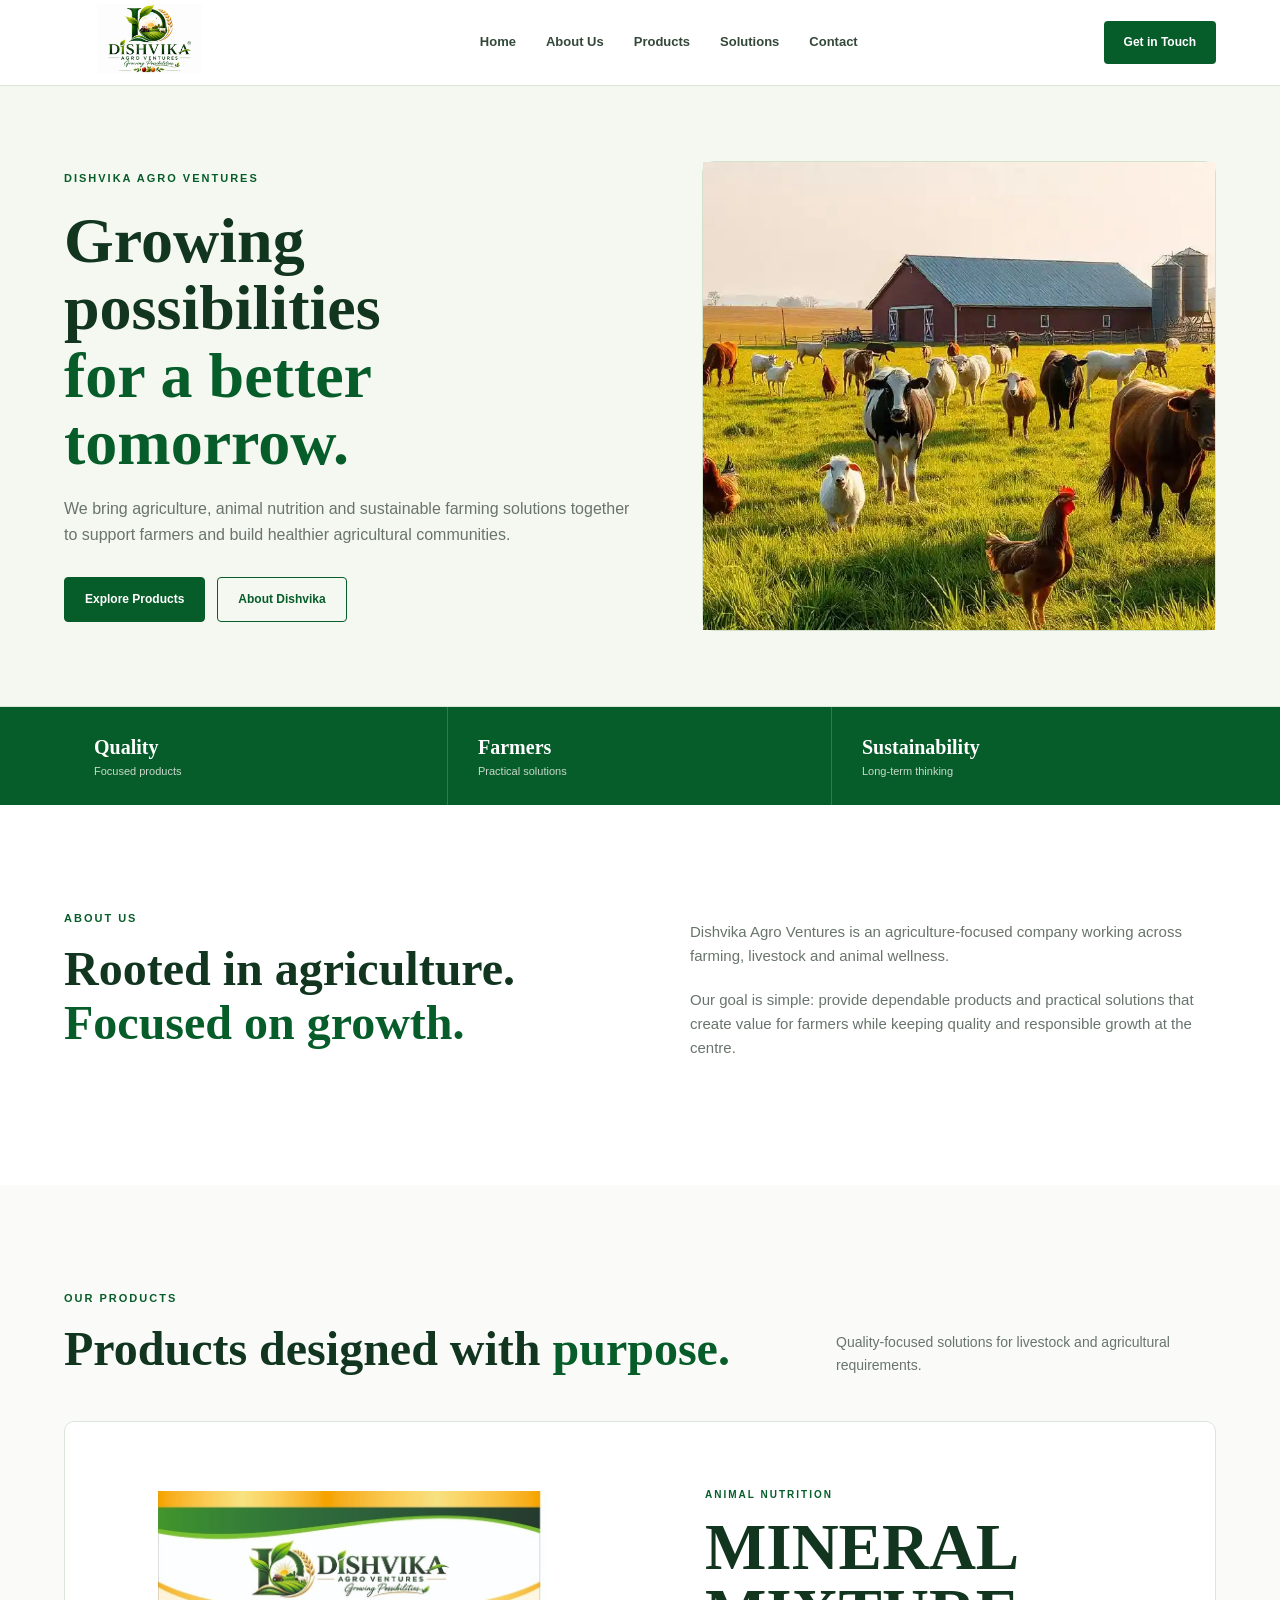
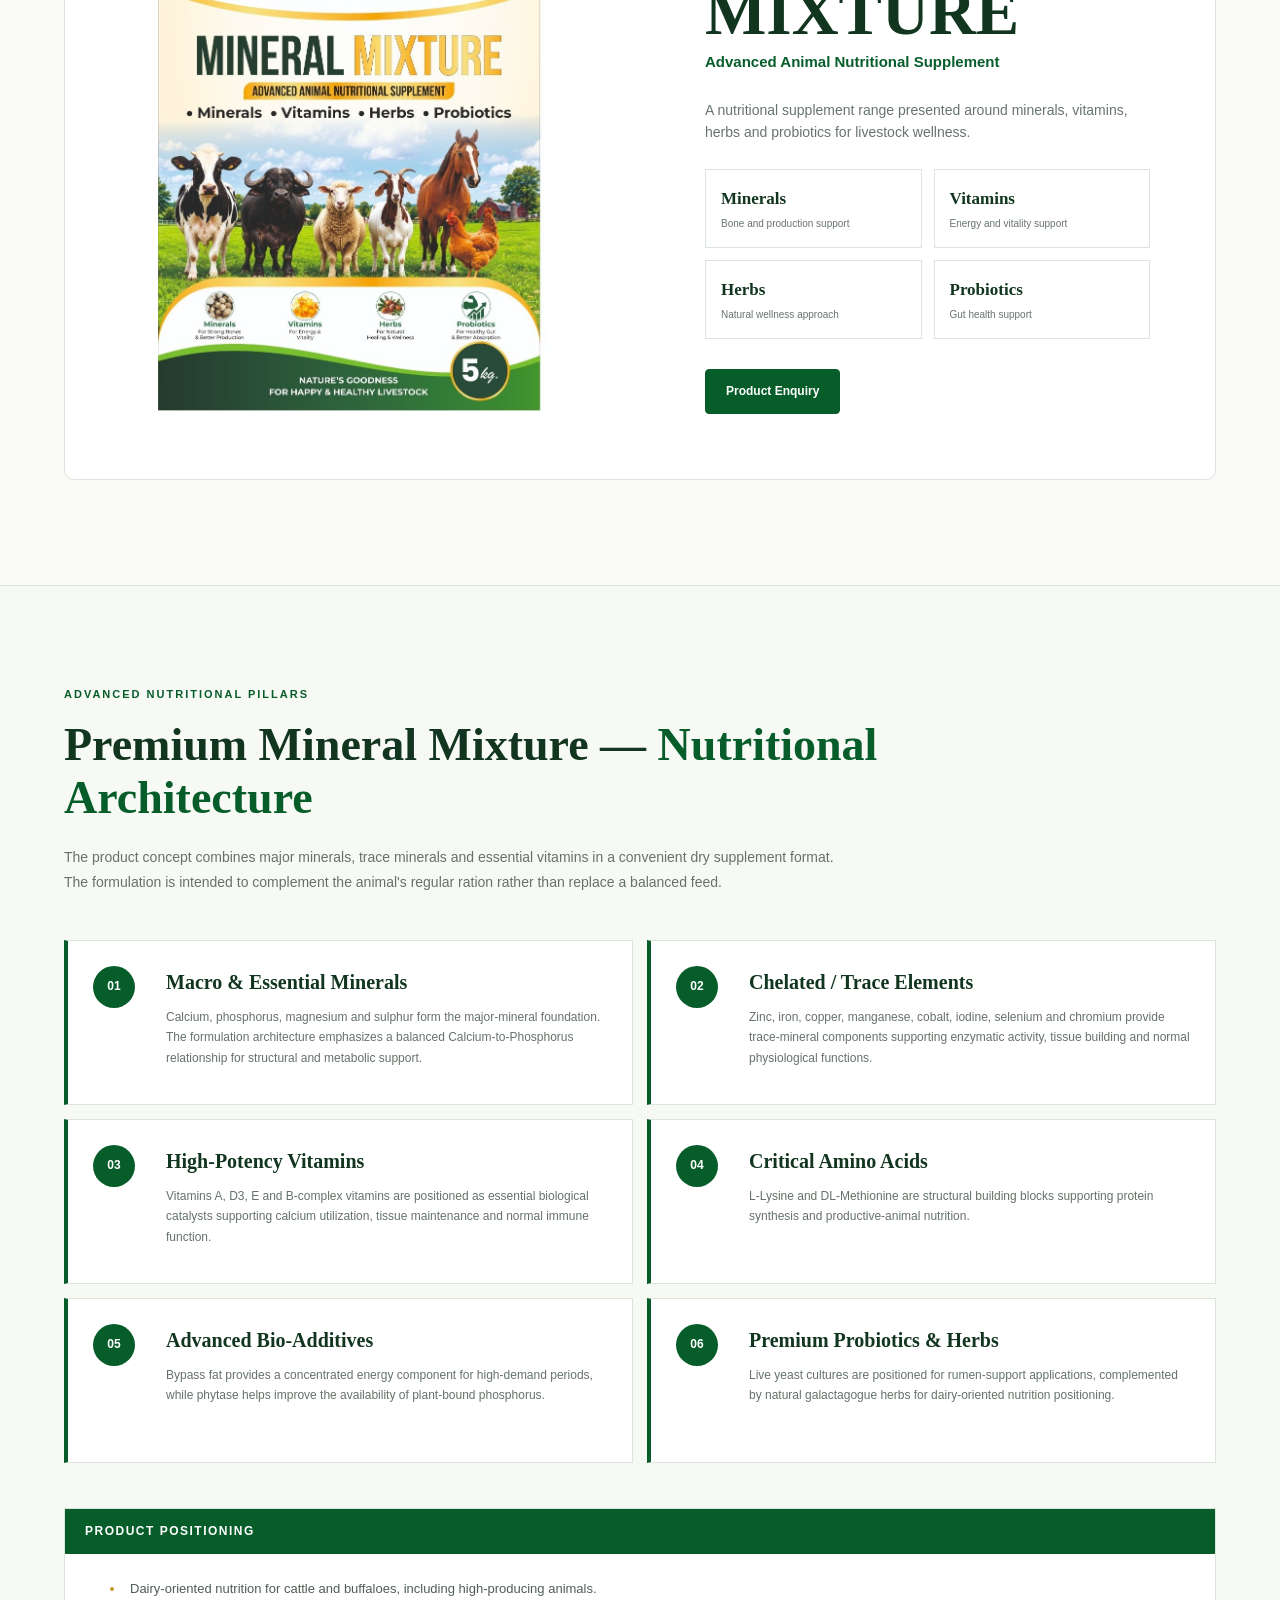
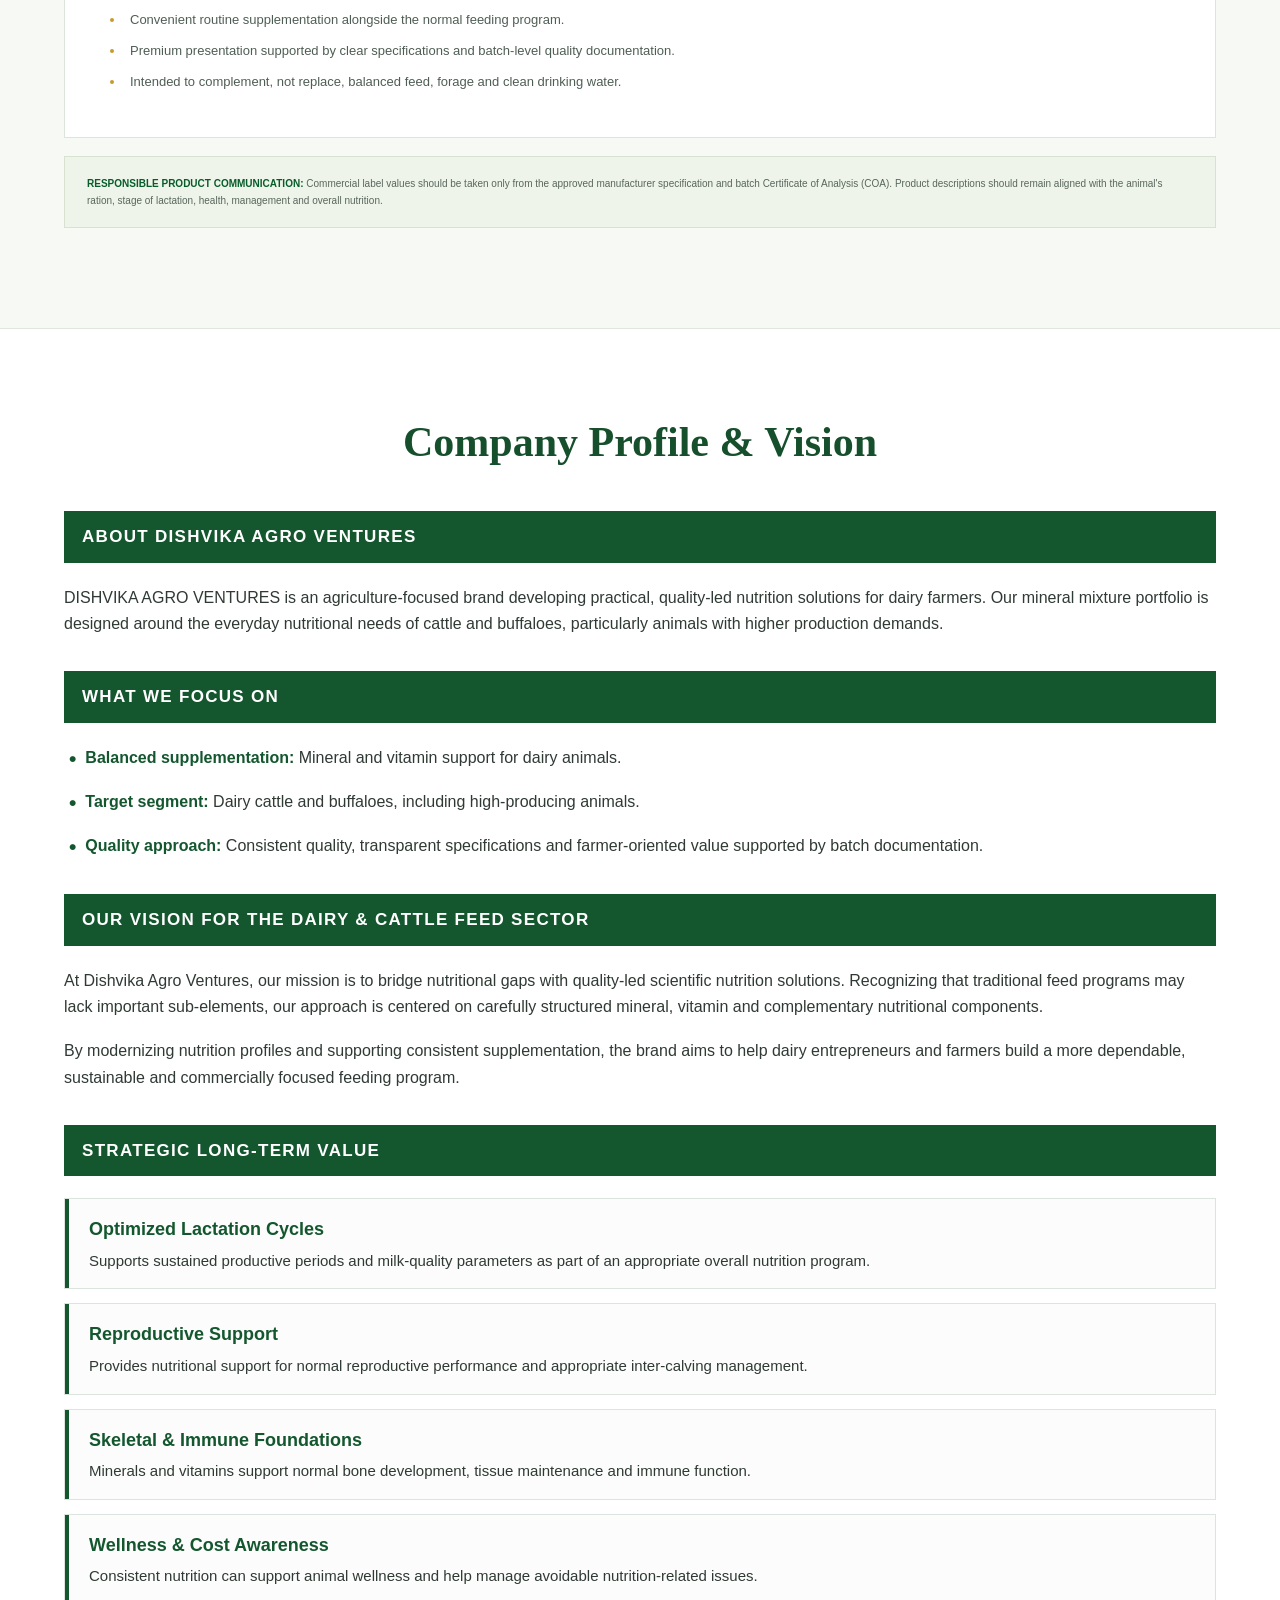
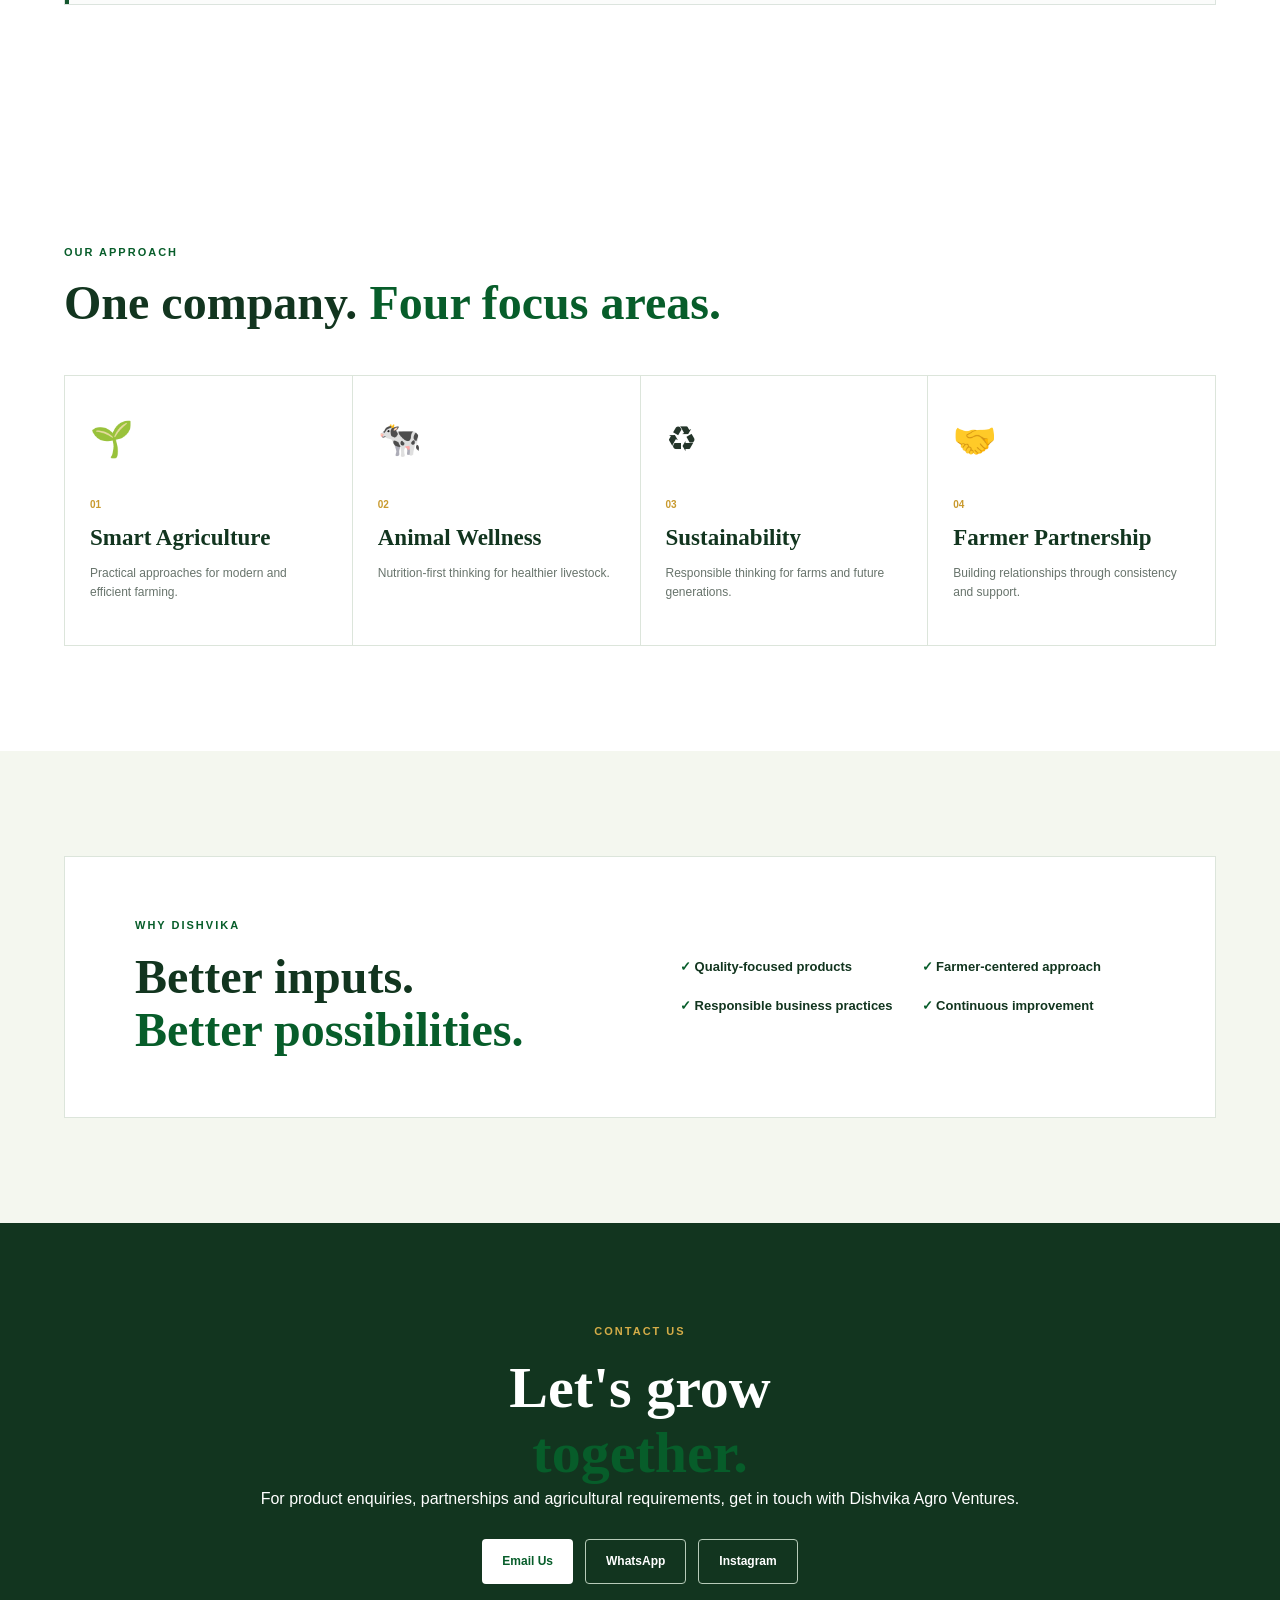
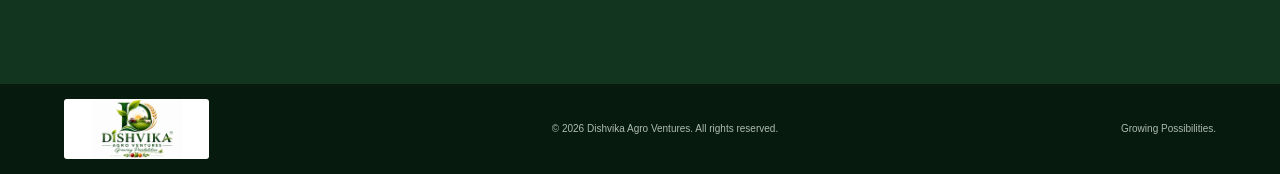
==== index.html @ d9b78813 "Initial Dishvika Agro Ventures website" ====
<!DOCTYPE html>
<html lang="en">
<head>
  <meta charset="UTF-8">
  <meta name="viewport" content="width=device-width, initial-scale=1.0">
  <meta name="description" content="Dishvika Agro Ventures - Agriculture, animal nutrition and sustainable farming solutions.">
  <title>Dishvika Agro Ventures</title>
  <link rel="stylesheet" href="style.css">
</head>
<body>

<header class="header">
  <div class="container nav">
    <a href="#home" class="brand">
      <img src="assets/dishvika-logo.png" alt="Dishvika Agro Ventures">
    </a>

    <nav>
      <a href="#home">Home</a>
      <a href="#about">About Us</a>
      <a href="#products">Products</a>
      <a href="#solutions">Solutions</a>
      <a href="#contact">Contact</a>
    </nav>

    <a class="nav-btn" href="#contact">Get in Touch</a>
  </div>
</header>

<main>
<section class="hero" id="home">
  <div class="container hero-grid">
    <div class="hero-content">
      <p class="label">DISHVIKA AGRO VENTURES</p>
      <h1>Growing possibilities<br><span>for a better tomorrow.</span></h1>
      <p class="hero-text">
        We bring agriculture, animal nutrition and sustainable farming solutions
        together to support farmers and build healthier agricultural communities.
      </p>
      <div class="buttons">
        <a class="btn primary" href="#products">Explore Products</a>
        <a class="btn outline" href="#about">About Dishvika</a>
      </div>
    </div>

    <div class="hero-card">
      <!-- <div class="farm-circle">
        <div class="sun"></div>
        <div class="field field-a"></div>
        <div class="field field-b"></div>
        <div class="tractor">🚜</div>
        <div class="cow">🐄</div>
        <div class="horse">🐎</div>
        <div class="farm-house">⌂</div>
        
      </div> -->
      <img src="assets/livestockimage.webp" alt="farm image">
    </div>
  </div>
</section>

<section class="intro-strip">
  <div class="container three-points">
    <div><strong>Quality</strong><span>Focused products</span></div>
    <div><strong>Farmers</strong><span>Practical solutions</span></div>
    <div><strong>Sustainability</strong><span>Long-term thinking</span></div>
  </div>
</section>

<section class="section" id="about">
  <div class="container two-col">
    <div>
      <p class="label">ABOUT US</p>
      <h2>Rooted in agriculture.<br><span>Focused on growth.</span></h2>
    </div>
    <div class="copy">
      <p>
        Dishvika Agro Ventures is an agriculture-focused company working across
        farming, livestock and animal wellness.
      </p>
      <p>
        Our goal is simple: provide dependable products and practical solutions
        that create value for farmers while keeping quality and responsible
        growth at the centre.
      </p>
    </div>
  </div>
</section>

<section class="section products" id="products">
  <div class="container">
    <div class="section-heading">
      <div>
        <p class="label">OUR PRODUCTS</p>
        <h2>Products designed with <span>purpose.</span></h2>
      </div>
      <p>Quality-focused solutions for livestock and agricultural requirements.</p>
    </div>

    <div class="product-main">
      <div class="product-image">
        <img src="assets/product.jpeg" alt="Dishvika NutriPro">
      </div>
      <div class="product-info">
        <p class="product-label">ANIMAL NUTRITION</p>
        <h3>MINERAL MIXTURE</h3>
        <h4>Advanced Animal Nutritional Supplement</h4>
        <p>
          A nutritional supplement range presented around minerals, vitamins,
          herbs and probiotics for livestock wellness.
        </p>

        <div class="features">
          <div><b>Minerals</b><span>Bone and production support</span></div>
          <div><b>Vitamins</b><span>Energy and vitality support</span></div>
          <div><b>Herbs</b><span>Natural wellness approach</span></div>
          <div><b>Probiotics</b><span>Gut health support</span></div>
        </div>

        <a class="btn primary" href="#contact">Product Enquiry</a>
      </div>
    </div>
  </div>
</section>
<!-- ADVANCED NUTRITIONAL PILLARS -->
<section class="nutrition-pillars" id="nutrition">
    <div class="container">

        <div class="nutrition-header">
            <p class="section-label">ADVANCED NUTRITIONAL PILLARS</p>
            <h2>Premium Mineral Mixture — <span>Nutritional Architecture</span></h2>
            <p>
                The product concept combines major minerals, trace minerals and
                essential vitamins in a convenient dry supplement format.
                The formulation is intended to complement the animal's regular
                ration rather than replace a balanced feed.
            </p>
        </div>

        <div class="pillar-grid">

            <!-- 01 -->
            <div class="pillar-card">
                <div class="pillar-number">01</div>
                <div>
                    <h3>Macro & Essential Minerals</h3>
                    <p>
                        Calcium, phosphorus, magnesium and sulphur form the
                        major-mineral foundation. The formulation architecture
                        emphasizes a balanced Calcium-to-Phosphorus relationship
                        for structural and metabolic support.
                    </p>
                </div>
            </div>

            <!-- 02 -->
            <div class="pillar-card">
                <div class="pillar-number">02</div>
                <div>
                    <h3>Chelated / Trace Elements</h3>
                    <p>
                        Zinc, iron, copper, manganese, cobalt, iodine, selenium
                        and chromium provide trace-mineral components supporting
                        enzymatic activity, tissue building and normal
                        physiological functions.
                    </p>
                </div>
            </div>

            <!-- 03 -->
            <div class="pillar-card">
                <div class="pillar-number">03</div>
                <div>
                    <h3>High-Potency Vitamins</h3>
                    <p>
                        Vitamins A, D3, E and B-complex vitamins are positioned
                        as essential biological catalysts supporting calcium
                        utilization, tissue maintenance and normal immune function.
                    </p>
                </div>
            </div>

            <!-- 04 -->
            <div class="pillar-card">
                <div class="pillar-number">04</div>
                <div>
                    <h3>Critical Amino Acids</h3>
                    <p>
                        L-Lysine and DL-Methionine are structural building blocks
                        supporting protein synthesis and productive-animal
                        nutrition.
                    </p>
                </div>
            </div>

            <!-- 05 -->
            <div class="pillar-card">
                <div class="pillar-number">05</div>
                <div>
                    <h3>Advanced Bio-Additives</h3>
                    <p>
                        Bypass fat provides a concentrated energy component for
                        high-demand periods, while phytase helps improve the
                        availability of plant-bound phosphorus.
                    </p>
                </div>
            </div>

            <!-- 06 -->
            <div class="pillar-card">
                <div class="pillar-number">06</div>
                <div>
                    <h3>Premium Probiotics & Herbs</h3>
                    <p>
                        Live yeast cultures are positioned for rumen-support
                        applications, complemented by natural galactagogue herbs
                        for dairy-oriented nutrition positioning.
                    </p>
                </div>
            </div>

        </div>

        <!-- PRODUCT POSITIONING -->
        <div class="product-positioning">

            <div class="positioning-title">
                <h3>PRODUCT POSITIONING</h3>
            </div>

            <ul>
                <li>
                    Dairy-oriented nutrition for cattle and buffaloes,
                    including high-producing animals.
                </li>

                <li>
                    Convenient routine supplementation alongside the normal
                    feeding program.
                </li>

                <li>
                    Premium presentation supported by clear specifications
                    and batch-level quality documentation.
                </li>

                <li>
                    Intended to complement, not replace, balanced feed,
                    forage and clean drinking water.
                </li>
            </ul>

        </div>

        <!-- RESPONSIBLE COMMUNICATION -->
        <div class="nutrition-note">
            <strong>RESPONSIBLE PRODUCT COMMUNICATION:</strong>
            Commercial label values should be taken only from the approved
            manufacturer specification and batch Certificate of Analysis (COA).
            Product descriptions should remain aligned with the animal's ration,
            stage of lactation, health, management and overall nutrition.
        </div>

    </div>
</section>
<!-- =========================================
     COMPANY PROFILE & VISION
========================================= -->

<section class="company-profile" id="about">

    <div class="container">

        <!-- Page Heading -->
        <div class="profile-heading">
            <h2>Company Profile &amp; Vision</h2>
        </div>


        <!-- ABOUT DISHVIKA -->
        <div class="profile-block">

            <div class="profile-title">
                ABOUT DISHVIKA AGRO VENTURES
            </div>

            <div class="profile-content">
                <p>
                    DISHVIKA AGRO VENTURES is an agriculture-focused brand
                    developing practical, quality-led nutrition solutions
                    for dairy farmers. Our mineral mixture portfolio is
                    designed around the everyday nutritional needs of cattle
                    and buffaloes, particularly animals with higher
                    production demands.
                </p>
            </div>

        </div>


        <!-- WHAT WE FOCUS ON -->
        <div class="profile-block">

            <div class="profile-title">
                WHAT WE FOCUS ON
            </div>

            <div class="focus-list">

                <div class="focus-item">
                    <span class="bullet">•</span>
                    <p>
                        <strong>Balanced supplementation:</strong>
                        Mineral and vitamin support for dairy animals.
                    </p>
                </div>

                <div class="focus-item">
                    <span class="bullet">•</span>
                    <p>
                        <strong>Target segment:</strong>
                        Dairy cattle and buffaloes, including
                        high-producing animals.
                    </p>
                </div>

                <div class="focus-item">
                    <span class="bullet">•</span>
                    <p>
                        <strong>Quality approach:</strong>
                        Consistent quality, transparent specifications
                        and farmer-oriented value supported by batch
                        documentation.
                    </p>
                </div>

            </div>

        </div>


        <!-- OUR VISION -->
        <div class="profile-block">

            <div class="profile-title">
                OUR VISION FOR THE DAIRY &amp; CATTLE FEED SECTOR
            </div>

            <div class="vision-content">

                <p>
                    At Dishvika Agro Ventures, our mission is to bridge
                    nutritional gaps with quality-led scientific nutrition
                    solutions. Recognizing that traditional feed programs
                    may lack important sub-elements, our approach is centered
                    on carefully structured mineral, vitamin and complementary
                    nutritional components.
                </p>

                <p>
                    By modernizing nutrition profiles and supporting consistent
                    supplementation, the brand aims to help dairy entrepreneurs
                    and farmers build a more dependable, sustainable and
                    commercially focused feeding program.
                </p>

            </div>

        </div>


        <!-- STRATEGIC LONG TERM VALUE -->
        <div class="profile-block">

            <div class="profile-title">
                STRATEGIC LONG-TERM VALUE
            </div>


            <div class="value-cards">

                <!-- CARD 1 -->
                <div class="value-card">

                    <div class="value-accent"></div>

                    <div class="value-content">
                        <h3>Optimized Lactation Cycles</h3>

                        <p>
                            Supports sustained productive periods and
                            milk-quality parameters as part of an appropriate
                            overall nutrition program.
                        </p>
                    </div>

                </div>


                <!-- CARD 2 -->
                <div class="value-card">

                    <div class="value-accent"></div>

                    <div class="value-content">
                        <h3>Reproductive Support</h3>

                        <p>
                            Provides nutritional support for normal reproductive
                            performance and appropriate inter-calving management.
                        </p>
                    </div>

                </div>


                <!-- CARD 3 -->
                <div class="value-card">

                    <div class="value-accent"></div>

                    <div class="value-content">
                        <h3>Skeletal &amp; Immune Foundations</h3>

                        <p>
                            Minerals and vitamins support normal bone development,
                            tissue maintenance and immune function.
                        </p>
                    </div>

                </div>


                <!-- CARD 4 -->
                <div class="value-card">

                    <div class="value-accent"></div>

                    <div class="value-content">
                        <h3>Wellness &amp; Cost Awareness</h3>

                        <p>
                            Consistent nutrition can support animal wellness
                            and help manage avoidable nutrition-related issues.
                        </p>
                    </div>

                </div>

            </div>

        </div>

    </div>

</section>

<section class="section solutions" id="solutions">
  <div class="container">
    <p class="label">OUR APPROACH</p>
    <h2>One company. <span>Four focus areas.</span></h2>

    <div class="solution-grid">
      <article>
        <div class="icon">🌱</div>
        <p class="number">01</p>
        <h3>Smart Agriculture</h3>
        <p>Practical approaches for modern and efficient farming.</p>
      </article>
      <article>
        <div class="icon">🐄</div>
        <p class="number">02</p>
        <h3>Animal Wellness</h3>
        <p>Nutrition-first thinking for healthier livestock.</p>
      </article>
      <article>
        <div class="icon">♻</div>
        <p class="number">03</p>
        <h3>Sustainability</h3>
        <p>Responsible thinking for farms and future generations.</p>
      </article>
      <article>
        <div class="icon">🤝</div>
        <p class="number">04</p>
        <h3>Farmer Partnership</h3>
        <p>Building relationships through consistency and support.</p>
      </article>
    </div>
  </div>
</section>

<section class="section promise">
  <div class="container promise-box">
    <div>
      <p class="label">WHY DISHVIKA</p>
      <h2>Better inputs.<br><span>Better possibilities.</span></h2>
    </div>
    <div class="check-list">
      <p>✓ Quality-focused products</p>
      <p>✓ Farmer-centered approach</p>
      <p>✓ Responsible business practices</p>
      <p>✓ Continuous improvement</p>
    </div>
  </div>
</section>

<section class="contact" id="contact">
  <div class="container contact-inner">
    <p class="label">CONTACT US</p>
    <h2>Let's grow<br><span>together.</span></h2>
    <p>For product enquiries, partnerships and agricultural requirements, get in touch with Dishvika Agro Ventures.</p>
    <div class="contact-buttons">
      <a class="btn white" href="mailto:apsundeaditya3@gmail.com">Email Us</a>
      <a class="btn green-outline" href="https://wa.me/918600181546" target="_blank" rel="noopener">WhatsApp</a>
      <a class="btn green-outline" href="https://www.instagram.com/dishvika.agro/" target="_blank" rel="noopener">Instagram</a>

    </div>
  </div>
</section>
</main>

<footer>
  <div class="container footer">
    <img src="assets/dishvika-logo.png" alt="Dishvika Agro Ventures">
    <p>© <span id="year"></span> Dishvika Agro Ventures. All rights reserved.</p>
    <p>Growing Possibilities.</p>
  </div>
</footer>

<script>
document.getElementById("year").textContent = new Date().getFullYear();
</script>
</body>
</html>
---- style.css ----
* {
  box-sizing: border-box;
  margin: 0;
  padding: 0
}

:root {
  --green: #075d2a;
  --dark: #12351f;
  --light: #f4f7ef;
  --gold: #c99a2e;
  --text: #24352a;
  --muted: #68746c;
  --border: #dce5db;
  --white: #fff
}

html {
  scroll-behavior: smooth
}

body {
  font-family: Arial, Helvetica, sans-serif;
  color: var(--text);
  background: #fff;
  line-height: 1.6
}

a {
  text-decoration: none;
  color: inherit
}

.container {
  width: min(1180px, 90%);
  margin: auto
}

.header {
  height: 86px;
  background: #fff;
  border-bottom: 1px solid var(--border);
  position: sticky;
  top: 0;
  z-index: 20
}

.nav {
  height: 100%;
  display: flex;
  align-items: center;
  justify-content: space-between;
  gap: 35px
}

.brand img {
  width: 170px;
  height: 70px;
  object-fit: contain
}

nav {
  display: flex;
  gap: 30px;
  align-items: center
}

nav a {
  font-size: 13px;
  font-weight: 600;
  color: #34483a
}

nav a:hover {
  color: var(--green)
}

.nav-btn,
.btn {
  display: inline-flex;
  align-items: center;
  justify-content: center;
  padding: 12px 20px;
  border-radius: 4px;
  font-size: 12px;
  font-weight: 700
}

.nav-btn {
  background: var(--green);
  color: #fff
}

.hero {
  background: #f5f8f1;
  border-bottom: 1px solid var(--border)
}

.hero-grid {
  min-height: 620px;
  display: grid;
  grid-template-columns: 1.05fr .95fr;
  align-items: center;
  gap: 70px;
  padding: 70px 0
}

.label {
  color: var(--green);
  font-size: 11px;
  font-weight: 800;
  letter-spacing: 2px
}

.hero h1 {
  font-family: Georgia, serif;
  font-size: 64px;
  line-height: 1.05;
  color: var(--dark);
  margin: 20px 0
}

.hero h1 span,
h2 span {
  color: var(--green)
}

.hero-text {
  font-size: 16px;
  color: var(--muted);
  max-width: 600px
}

.buttons {
  display: flex;
  gap: 12px;
  margin-top: 30px
}

.btn.primary {
  background: var(--green);
  color: #fff;
  border: 1px solid var(--green)
}

.btn.primary:hover {
  background: #064b22
}

.btn.outline {
  border: 1px solid var(--green);
  color: var(--green)
}

.btn.outline:hover {
  background: #eaf2e6
}

.hero-card {
  height: 470px;
  background: #e5efdc;
  border-radius: 12px;
  display: grid;
  place-items: center;
  border: 1px solid #d4e2cd
}
.hero-card img {
    width: 100%;
    height: 100%;
    display: block;
    object-fit: cover;
    object-position: center;
}

.farm-circle {
  width: 370px;
  height: 370px;
  border-radius: 50%;
  background: #fff;
  position: relative;
  overflow: hidden;
  border: 12px solid #fff;
  box-shadow: 0 15px 45px rgba(20, 70, 30, .12)
}

.sun {
  width: 90px;
  height: 90px;
  background: #e9b72c;
  border-radius: 50%;
  position: absolute;
  top: 55px;
  left: 140px
}

.field {
  position: absolute;
  left: -30px;
  width: 430px;
  height: 170px;
  border-radius: 50% 50% 0 0;
  background: #76ad43;
  transform: rotate(-7deg)
}

.field-a {
  bottom: 45px;
  background: #3f8a35
}

.field-b {
  bottom: 0;
  background: #8ab84d
}

.tractor {
  position: absolute;
  left: 85px;
  bottom: 105px;
  font-size: 42px
}

.cow {
  position: absolute;
  right: 78px;
  bottom: 118px;
  font-size: 42px
}

.horse {
  position: absolute;
  right: 30px;
  bottom: 70px;
  font-size: 39px
}

.farm-house {
  position: absolute;
  left: 175px;
  bottom: 145px;
  color: #1d6431;
  font-size: 50px
}

.intro-strip {
  background: var(--green);
  color: #fff
}

.three-points {
  display: grid;
  grid-template-columns: repeat(3, 1fr)
}

.three-points>div {
  padding: 24px 30px;
  border-right: 1px solid rgba(255, 255, 255, .18)
}

.three-points>div:last-child {
  border: 0
}

.three-points strong,
.three-points span {
  display: block
}

.three-points strong {
  font-family: Georgia, serif;
  font-size: 20px
}

.three-points span {
  font-size: 11px;
  color: #c8d9cc
}

.section {
  padding: 105px 0
}

.two-col {
  display: grid;
  grid-template-columns: 1fr 1fr;
  gap: 100px;
  align-items: start
}

h2 {
  font-family: Georgia, serif;
  font-size: 48px;
  line-height: 1.12;
  color: var(--dark);
  margin-top: 15px
}

.copy {
  padding-top: 10px
}

.copy p {
  font-size: 15px;
  color: var(--muted);
  margin-bottom: 20px;
  max-width: 560px
}

.products {
  background: #fafbf8
}

.section-heading {
  display: flex;
  justify-content: space-between;
  gap: 50px;
  align-items: end;
  margin-bottom: 45px
}

.section-heading>p {
  max-width: 380px;
  color: var(--muted);
  font-size: 14px
}

.product-main {
  display: grid;
  grid-template-columns: 1fr 1fr;
  background: #fff;
  border: 1px solid var(--border);
  border-radius: 10px;
  overflow: hidden
}

.product-image {
  /*background: #edf4e7;*/
  min-height: 560px;
  display: grid;
  place-items: center;
  /* padding: 35px; */
}

.product-image img {
  width: min(90%, 520px);
  max-height: 520px;
  object-fit: contain
}

.product-info {
  padding: 65px
}

.product-label {
  color: var(--green);
  font-size: 10px;
  font-weight: 800;
  letter-spacing: 2px
}

.product-info h3 {
  font-family: Georgia, serif;
  font-size: 65px;
  line-height: 1;
  color: var(--dark);
  margin: 12px 0 5px
}

.product-info h4 {
  font-size: 15px;
  color: var(--green)
}

.product-info>p:not(.product-label) {
  font-size: 14px;
  color: var(--muted);
  margin: 25px 0
}

.features {
  display: grid;
  grid-template-columns: 1fr 1fr;
  gap: 12px;
  margin-bottom: 30px
}

.features div {
  border: 1px solid var(--border);
  padding: 15px
}

.features b,
.features span {
  display: block
}

.features b {
  font-family: Georgia, serif;
  font-size: 17px;
  color: var(--dark)
}

.features span {
  font-size: 10px;
  color: var(--muted);
  margin-top: 4px
}

.solutions {
  background: #fff
}

.solution-grid {
  display: grid;
  grid-template-columns: repeat(4, 1fr);
  margin-top: 45px;
  border-top: 1px solid var(--border);
  border-left: 1px solid var(--border)
}

.solution-grid article {
  padding: 35px 25px;
  min-height: 270px;
  border-right: 1px solid var(--border);
  border-bottom: 1px solid var(--border)
}

.icon {
  font-size: 35px;
  margin-bottom: 30px
}

.number {
  font-size: 10px;
  color: var(--gold);
  font-weight: 800
}

.solution-grid h3 {
  font-family: Georgia, serif;
  font-size: 23px;
  color: var(--dark);
  margin: 7px 0
}

.solution-grid article>p:last-child {
  font-size: 12px;
  color: var(--muted)
}

.promise {
  background: var(--light)
}

.promise-box {
  background: #fff;
  border: 1px solid var(--border);
  padding: 60px 70px;
  display: grid;
  grid-template-columns: 1fr 1fr;
  gap: 80px;
  align-items: center
}

.check-list {
  display: grid;
  grid-template-columns: 1fr 1fr;
  gap: 18px
}

.check-list p {
  font-size: 13px;
  font-weight: 700;
  color: var(--dark)
}

.check-list p::first-letter {
  color: var(--green)
}

.contact {
  background: var(--dark);
  color: #fff;
  text-align: center;
  padding: 100px 0
}

.contact .label {
  color: #d5ad48
}

.contact h2 {
  color: #fff;
  font-size: 58px
}

.contact>p {
  max-width: 650px;
  margin: 20px auto;
  color: #bdcdbf;
  font-size: 14px
}

.contact-buttons {
  display: flex;
  justify-content: center;
  gap: 12px;
  margin-top: 28px
}

.btn.white {
  background: #fff;
  color: var(--green)
}

.btn.green-outline {
  border: 1px solid #b7cbb9;
  color: #fff
}

footer {
  background: #061b0d;
  color: #aebbae
}

.footer {
  min-height: 90px;
  display: flex;
  align-items: center;
  justify-content: space-between;
  gap: 20px;
  font-size: 10px
}

.footer img {
  width: 145px;
  height: 60px;
  object-fit: contain;
  background: #fff;
  border-radius: 3px
}

@media(max-width:900px) {
  nav {
    gap: 14px
  }

  .nav-btn {
    display: none
  }

  .hero-grid,
  .two-col,
  .product-main,
  .promise-box {
    grid-template-columns: 1fr
  }

  .hero-grid {
    gap: 45px
  }

  .hero h1 {
    font-size: 52px
  }

  .hero-card {
    height: 400px
  }

  .section-heading {
    display: block
  }

  .section-heading>p {
    margin-top: 15px
  }

  .solution-grid {
    grid-template-columns: 1fr 1fr
  }

  .promise-box {
    gap: 35px
  }
}

@media(max-width:620px) {
  .header {
    height: 74px
  }

  .brand img {
    width: 145px
  }

  nav {
    display: none
  }

  .hero-grid {
    padding: 55px 0
  }

  .hero h1 {
    font-size: 42px
  }

  .hero-text {
    font-size: 14px
  }

  .buttons {
    flex-direction: column;
    align-items: stretch
  }

  .hero-card {
    height: 330px
  }

  .farm-circle {
    width: 270px;
    height: 270px
  }

  .sun {
    left: 90px;
    top: 40px
  }

  .field {
    width: 330px;
    height: 130px
  }

  .tractor {
    left: 55px;
    bottom: 75px;
    font-size: 32px
  }

  .cow {
    right: 45px;
    bottom: 88px;
    font-size: 31px
  }

  .horse {
    right: 18px;
    bottom: 50px;
    font-size: 30px
  }

  .farm-house {
    left: 122px;
    bottom: 110px;
    font-size: 38px
  }

  .three-points {
    grid-template-columns: 1fr
  }

  .three-points>div {
    border-right: 0;
    border-bottom: 1px solid rgba(255, 255, 255, .18)
  }

  .section {
    padding: 75px 0
  }

  h2 {
    font-size: 38px
  }

  .product-image {
    min-height: 400px
  }

  .product-info {
    padding: 38px 25px
  }

  .product-info h3 {
    font-size: 55px
  }

  .features,
  .solution-grid,
  .check-list {
    grid-template-columns: 1fr
  }

  .solution-grid {
    border-right: 1px solid var(--border)
  }

  .promise-box {
    padding: 38px 25px
  }

  .contact h2 {
    font-size: 45px
  }

  .contact-buttons {
    flex-direction: column;
    align-items: center
  }

  .footer {
    padding: 20px 0;
    flex-direction: column;
    text-align: center
  }
}
/* =========================================
   ADVANCED NUTRITIONAL PILLARS
========================================= */

.nutrition-pillars {
    background: #f7f9f5;
    padding: 100px 0;
    border-top: 1px solid #e0e7dc;
    border-bottom: 1px solid #e0e7dc;
}

.nutrition-header {
    max-width: 850px;
    margin-bottom: 45px;
}

.section-label {
    color: #075d2a;
    font-size: 11px;
    font-weight: 800;
    letter-spacing: 2px;
    margin-bottom: 12px;
}

.nutrition-header h2 {
    font-family: Georgia, serif;
    color: #12351f;
    font-size: 46px;
    line-height: 1.15;
    margin-bottom: 20px;
}

.nutrition-header h2 span {
    color: #075d2a;
}

.nutrition-header > p:last-child {
    color: #667269;
    font-size: 14px;
    line-height: 1.8;
    max-width: 780px;
}


/* PILLAR GRID */

.pillar-grid {
    display: grid;
    grid-template-columns: repeat(2, 1fr);
    gap: 14px;
    margin-bottom: 45px;
}

.pillar-card {
    display: grid;
    grid-template-columns: 55px 1fr;
    gap: 18px;

    background: #ffffff;
    border: 1px solid #dce5db;
    border-left: 4px solid #075d2a;

    padding: 25px;

    min-height: 165px;
}

.pillar-number {
    width: 42px;
    height: 42px;

    display: flex;
    align-items: center;
    justify-content: center;

    background: #075d2a;
    color: #ffffff;

    font-size: 12px;
    font-weight: 700;

    border-radius: 50%;
}

.pillar-card h3 {
    font-family: Georgia, serif;
    font-size: 20px;
    color: #12351f;
    margin-bottom: 9px;
}

.pillar-card p {
    font-size: 12px;
    line-height: 1.7;
    color: #667269;
}


/* PRODUCT POSITIONING */

.product-positioning {
    background: #ffffff;
    border: 1px solid #dce5db;
    padding: 35px 40px;
    margin-top: 30px;
}

.positioning-title {
    background: #075d2a;
    color: #ffffff;
    margin: -35px -40px 25px;
    padding: 13px 20px;
}

.positioning-title h3 {
    font-size: 12px;
    letter-spacing: 1.5px;
}

.product-positioning ul {
    padding-left: 20px;
}

.product-positioning li {
    color: #4f5e54;
    font-size: 13px;
    margin-bottom: 10px;
    padding-left: 5px;
}

.product-positioning li::marker {
    color: #c99a2e;
}


/* RESPONSIBLE COMMUNICATION */

.nutrition-note {
    margin-top: 18px;
    padding: 18px 22px;

    background: #eef4e9;
    border: 1px solid #d7e3d0;

    color: #59665c;
    font-size: 10px;
    line-height: 1.7;
}

.nutrition-note strong {
    color: #075d2a;
}


/* RESPONSIVE */

@media (max-width: 800px) {

    .nutrition-pillars {
        padding: 70px 0;
    }

    .nutrition-header h2 {
        font-size: 38px;
    }

    .pillar-grid {
        grid-template-columns: 1fr;
    }

    .product-positioning {
        padding: 28px;
    }

    .positioning-title {
        margin: -28px -28px 22px;
    }
}


@media (max-width: 500px) {

    .nutrition-header h2 {
        font-size: 32px;
    }

    .pillar-card {
        grid-template-columns: 45px 1fr;
        padding: 20px;
    }

    .pillar-number {
        width: 36px;
        height: 36px;
        font-size: 10px;
    }

    .pillar-card h3 {
        font-size: 17px;
    }

    .pillar-card p {
        font-size: 11px;
    }

    .product-positioning {
        padding: 22px;
    }

    .positioning-title {
        margin: -22px -22px 20px;
    }
}
/* =========================================
   COMPANY PROFILE & VISION
========================================= */

.company-profile {
    background: #ffffff;
    padding: 90px 0 100px;
    color: #26352b;
}


/* MAIN HEADING */

.profile-heading {
    text-align: center;
    margin-bottom: 45px;
}

.profile-heading h2 {
    margin: 0;
    color: #164f2c;
    font-family: Georgia, "Times New Roman", serif;
    font-size: 42px;
    font-weight: 700;
}


/* COMMON BLOCK */

.profile-block {
    margin-bottom: 34px;
}


/* GREEN SECTION TITLE */

.profile-title {
    width: 100%;
    background: #14572f;
    color: #ffffff;

    padding: 12px 18px;

    font-size: 17px;
    font-weight: 700;
    letter-spacing: 1.3px;

    margin-bottom: 22px;
}


/* NORMAL CONTENT */

.profile-content,
.vision-content {
    padding: 0;
}

.profile-content p,
.vision-content p {
    margin: 0 0 18px;

    color: #303a34;
    font-size: 16px;
    line-height: 1.65;
}


/* FOCUS LIST */

.focus-list {
    padding: 0 5px;
}

.focus-item {
    display: flex;
    align-items: flex-start;

    margin-bottom: 17px;
}

.focus-item .bullet {
    color: #14572f;
    font-size: 21px;
    font-weight: bold;

    margin-right: 9px;
    line-height: 1.3;
}

.focus-item p {
    margin: 0;

    color: #303a34;
    font-size: 16px;
    line-height: 1.6;
}

.focus-item strong {
    color: #14572f;
}


/* VISION */

.vision-content {
    padding: 0;
}


/* =========================================
   STRATEGIC LONG TERM VALUE
========================================= */

.value-cards {
    display: flex;
    flex-direction: column;
    gap: 14px;
}


/* VALUE CARD */

.value-card {
    display: flex;

    background: #fbfcfb;

    border: 1px solid #dce4de;

    min-height: 76px;

    transition: none;
}


/* LEFT GREEN LINE */

.value-accent {
    width: 4px;
    min-width: 4px;

    background: #14572f;
}


/* CARD CONTENT */

.value-content {
    padding: 16px 20px;
}

.value-content h3 {
    margin: 0 0 5px;

    color: #14572f;

    font-size: 18px;
    font-weight: 700;
}

.value-content p {
    margin: 0;

    color: #303a34;

    font-size: 15px;
    line-height: 1.55;
}


/* =========================================
   RESPONSIVE DESIGN
========================================= */

@media (max-width: 900px) {

    .company-profile {
        padding: 70px 0 80px;
    }

    .profile-heading h2 {
        font-size: 36px;
    }

    .profile-title {
        font-size: 15px;
    }

    .profile-content p,
    .vision-content p,
    .focus-item p {
        font-size: 15px;
    }
}


@media (max-width: 600px) {

    .company-profile {
        padding: 55px 0 65px;
    }

    .profile-heading {
        margin-bottom: 35px;
    }

    .profile-heading h2 {
        font-size: 30px;
        line-height: 1.2;
    }

    .profile-block {
        margin-bottom: 28px;
    }

    .profile-title {
        padding: 11px 13px;

        font-size: 13px;
        letter-spacing: 0.8px;
    }

    .profile-content p,
    .vision-content p,
    .focus-item p {
        font-size: 14px;
        line-height: 1.65;
    }

    .focus-item {
        margin-bottom: 14px;
    }

    .value-content {
        padding: 14px 16px;
    }

    .value-content h3 {
        font-size: 16px;
    }

    .value-content p {
        font-size: 13px;
    }
}
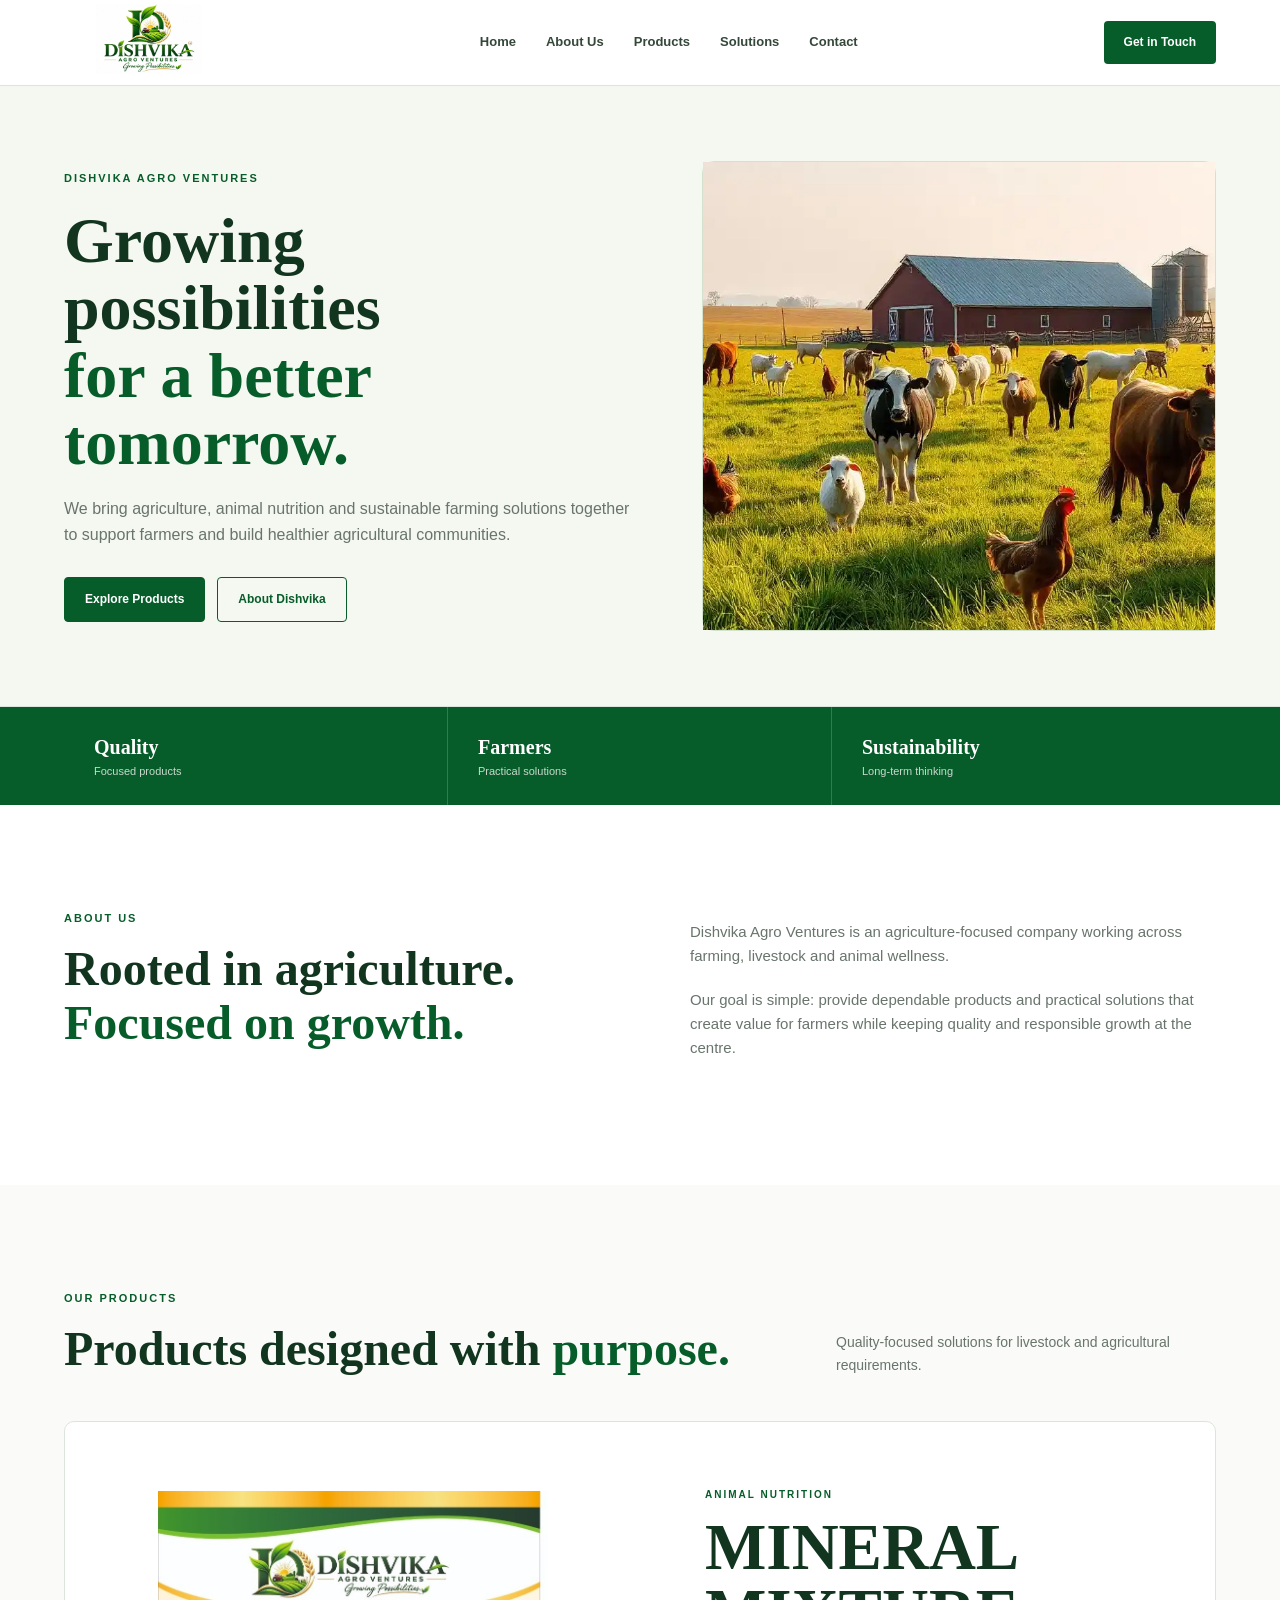
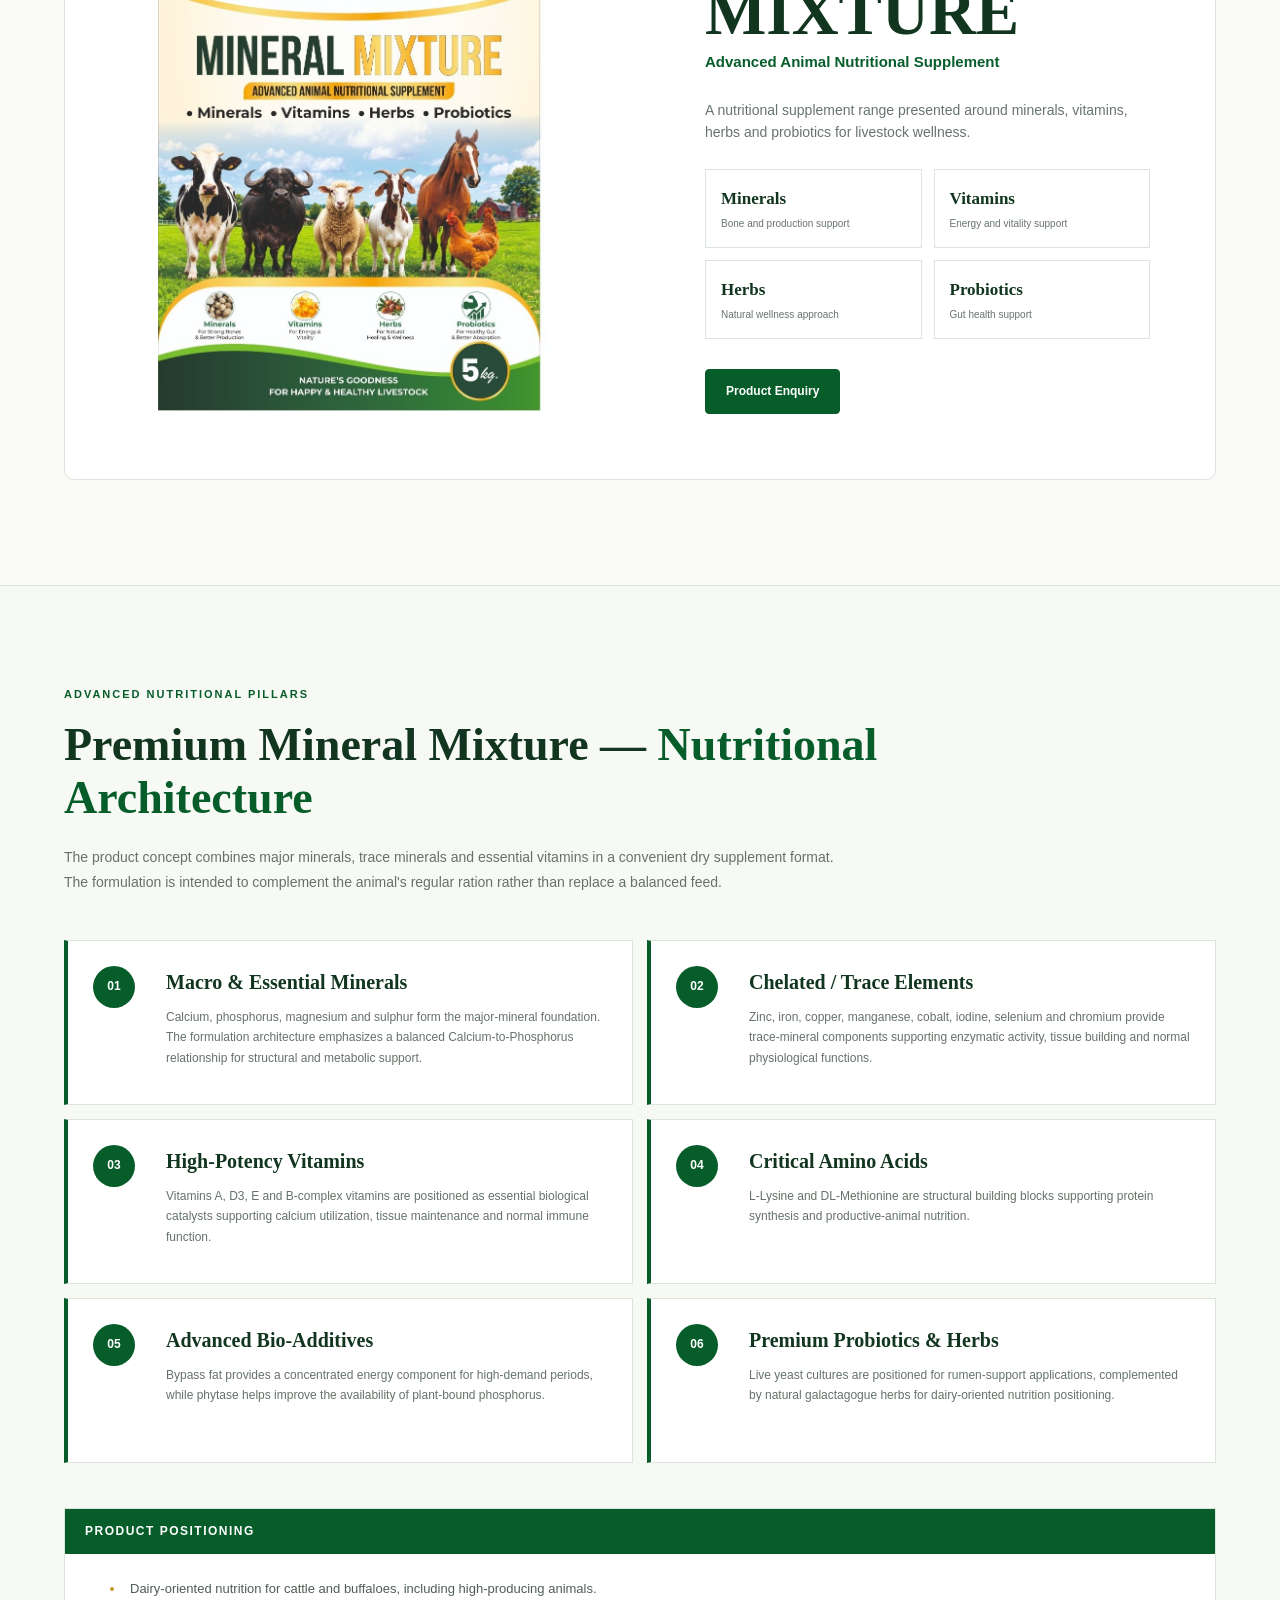
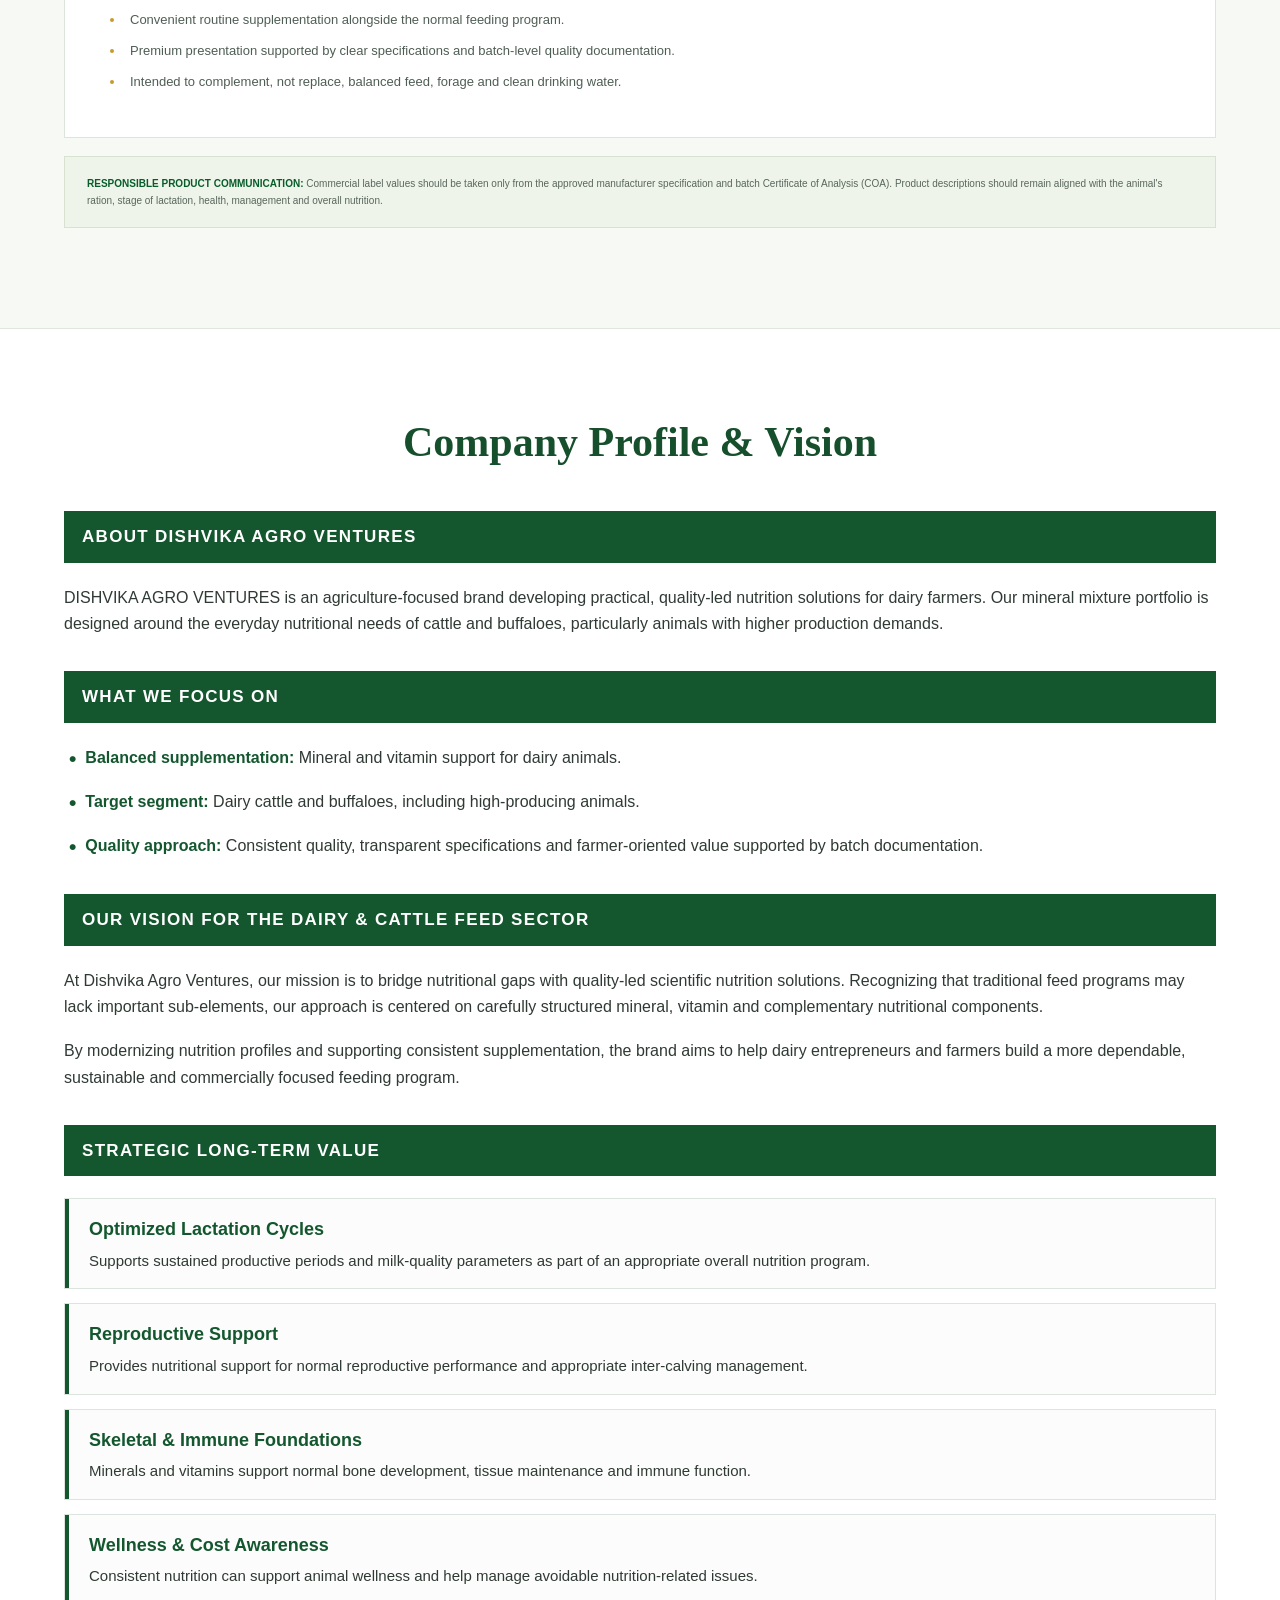
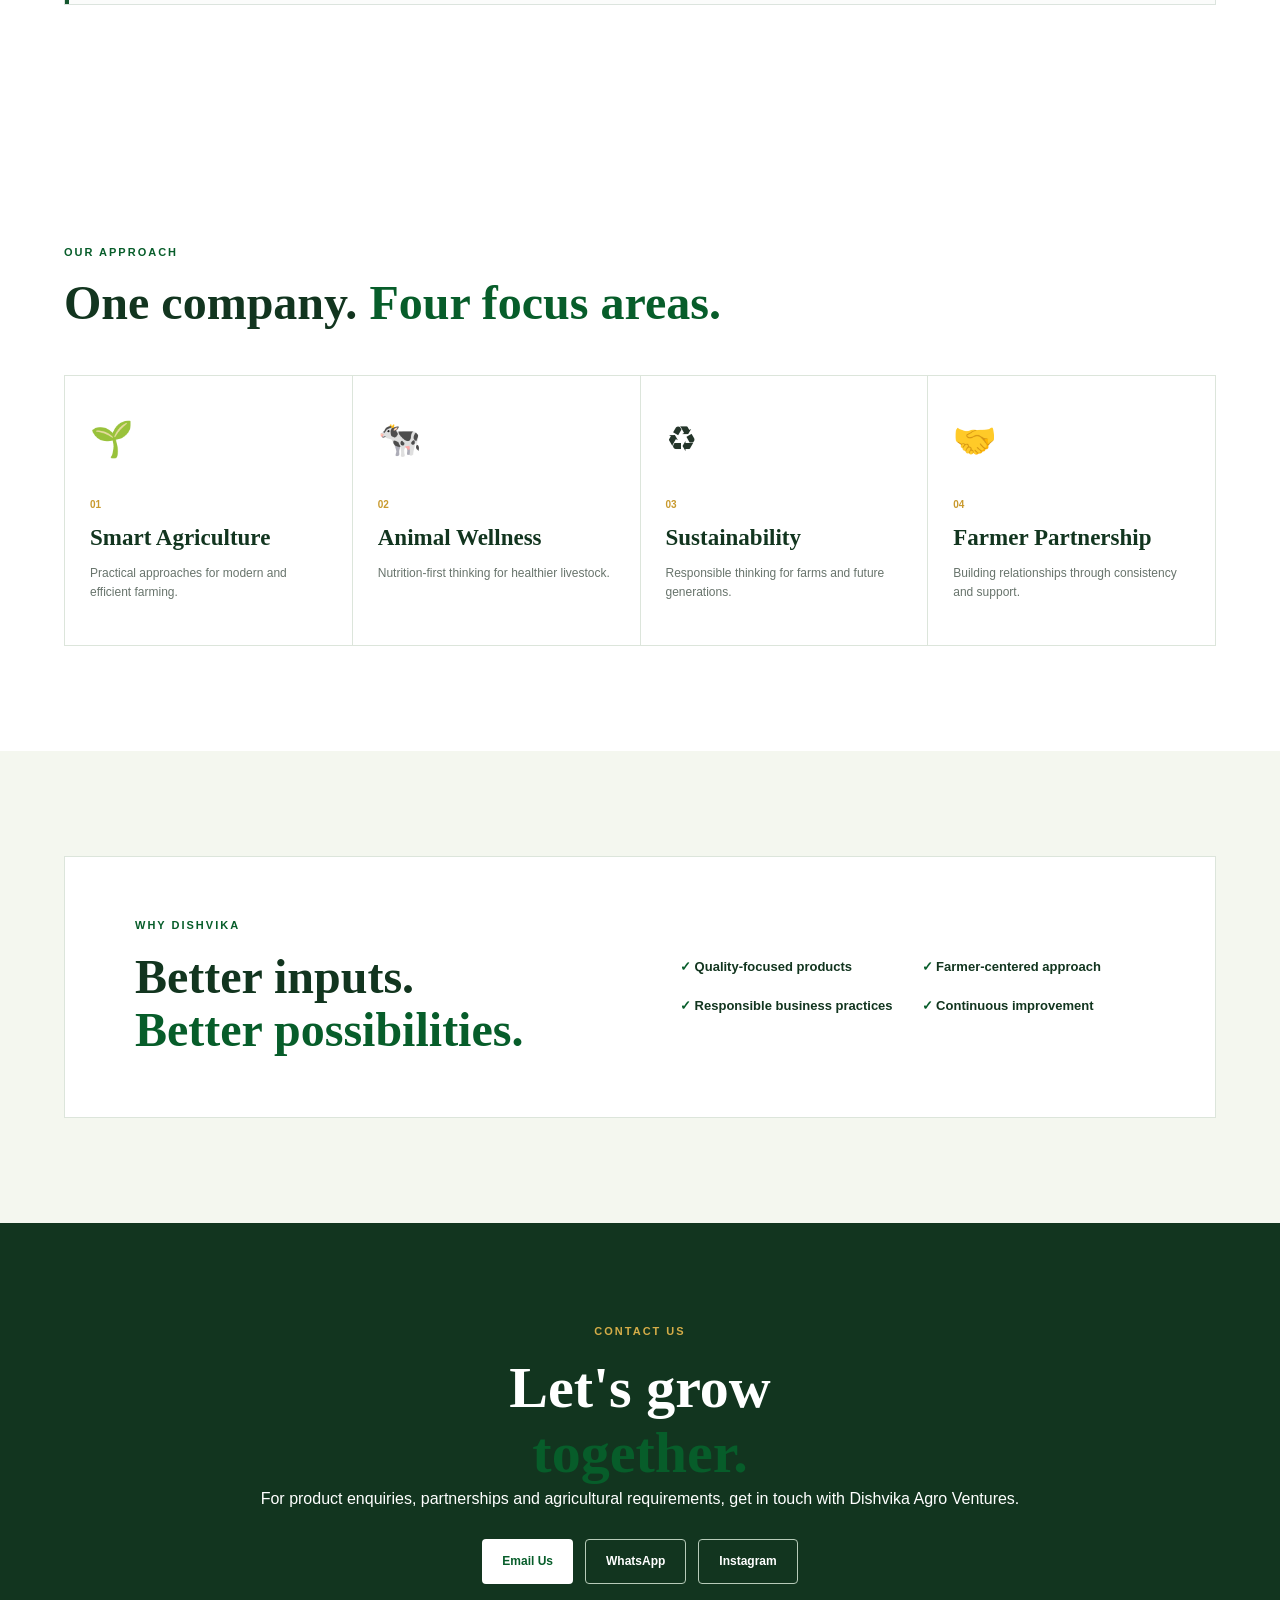
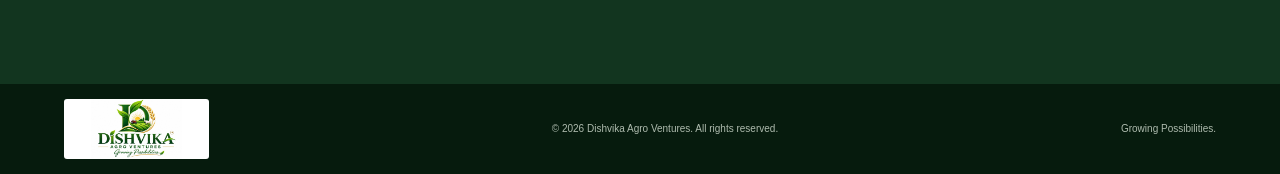
==== commit 71b7f4f2: "first commit" ====
--- a/index.html
+++ b/index.html
@@ -12,7 +12,7 @@
 <header class="header">
   <div class="container nav">
     <a href="#home" class="brand">
-      <img src="assets/dishvika-logo.png" alt="Dishvika Agro Ventures">
+      <img src="assets/DishvikaLogo.jpeg" alt="Dishvika Agro Ventures">
     </a>
 
     <nav>
@@ -521,7 +521,7 @@
 
 <footer>
   <div class="container footer">
-    <img src="assets/dishvika-logo.png" alt="Dishvika Agro Ventures">
+    <img src="assets/DishvikaLogo.jpeg" alt="Dishvika Agro Ventures">
     <p>© <span id="year"></span> Dishvika Agro Ventures. All rights reserved.</p>
     <p>Growing Possibilities.</p>
   </div>
